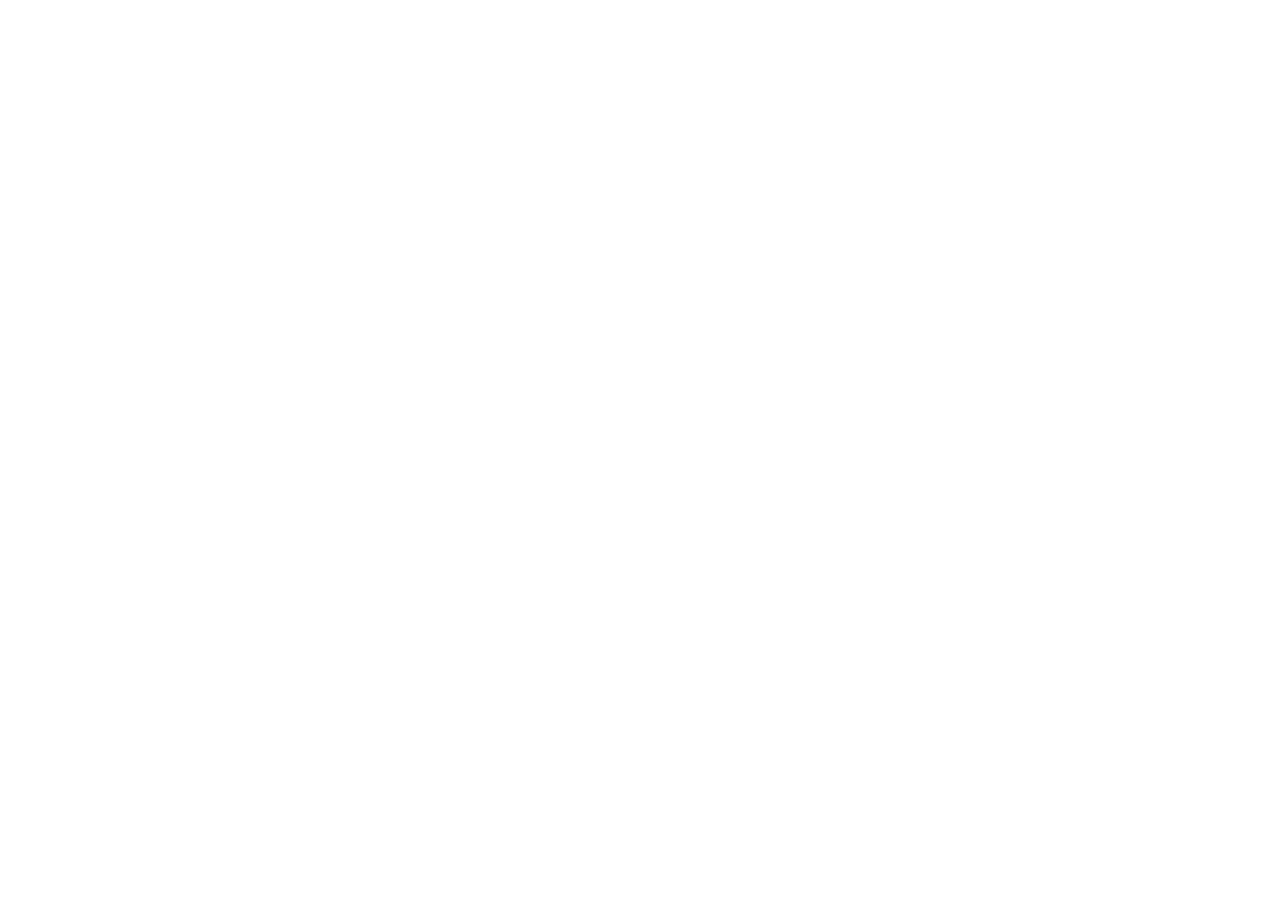
==== index.html @ 9e0f8f65 "Added forlder Assets with all images on this project. Added index.html to start developing code" ====
<!DOCTYPE html>
<html lang="en">
<head>
    <meta charset="UTF-8">
    <meta http-equiv="X-UA-Compatible" content="IE=edge">
    <meta name="viewport" content="width=device-width, initial-scale=1.0">
    <title>Document</title>
</head>
<body>
    
</body>
</html>
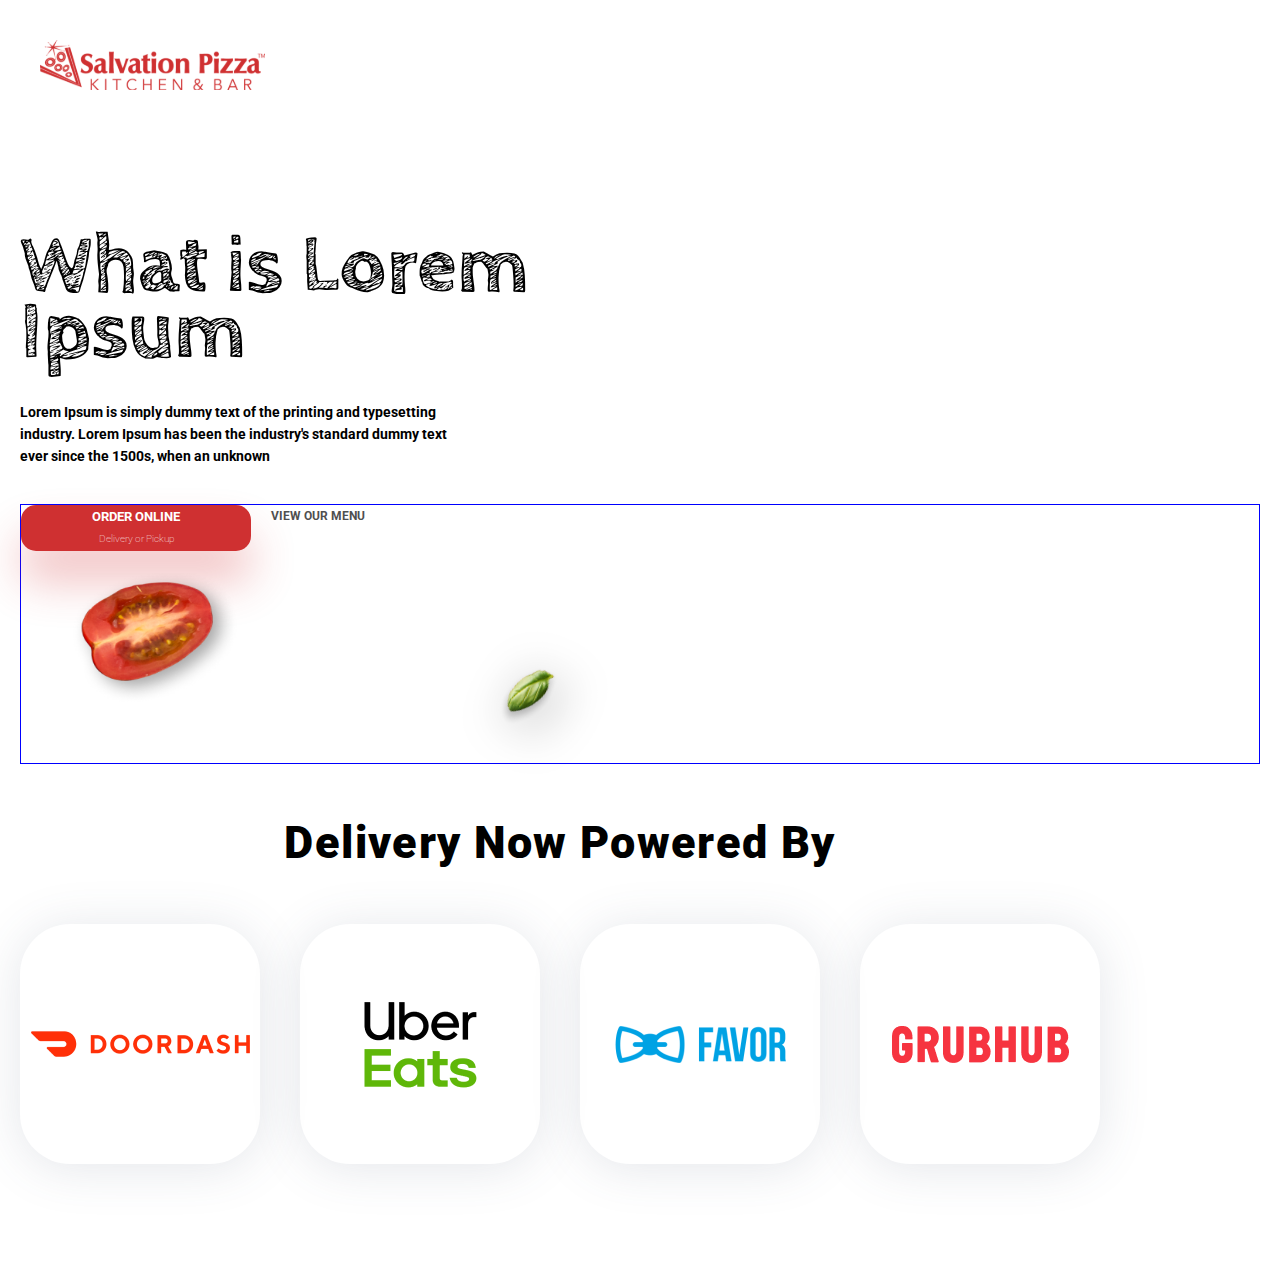
==== commit b9f790d8: "Added file normalize.css. Added elements and styles to index.html" ====
--- a/index.html
+++ b/index.html
@@ -4,9 +4,199 @@
     <meta charset="UTF-8">
     <meta http-equiv="X-UA-Compatible" content="IE=edge">
     <meta name="viewport" content="width=device-width, initial-scale=1.0">
-    <title>Document</title>
+    <title>Salvation Pizza</title>
+    <link rel="stylesheet" href="Assets/normalize.css">
+    <link rel="preconnect" href="https://fonts.googleapis.com">
+    <link rel="preconnect" href="https://fonts.gstatic.com" crossorigin>
+    <link href="https://fonts.googleapis.com/css2?family=Cabin+Sketch:wght@700&family=Inter&display=swap" rel="stylesheet">
+    <link rel="preconnect" href="https://fonts.googleapis.com">
+    <link rel="preconnect" href="https://fonts.gstatic.com" crossorigin>
+    <link href="https://fonts.googleapis.com/css2?family=Cabin+Sketch:wght@700&family=Inter&family=Roboto&display=swap" rel="stylesheet">
+    <style>
+        .logo {
+            display: block;
+            padding: 40px;
+        }
+        
+        .intro {
+            display: grid;
+            grid-template-rows: 250px 100px 300px;
+        }
+
+        .whatisloremipsum {
+            display: flex;
+            align-items: flex-end;
+            justify-content: flex-start;
+            padding: 20px;
+            width: 560px;
+            font-family: 'Cabin Sketch', sans-serif;
+            font-style: normal;
+            font-weight: 700;
+            font-size: 81px;
+            line-height: 80.5%;
+        }
+
+        .loremipsumissimply {
+            display: flex;
+            justify-content: flex-start;
+            align-items: center;
+            width: 440px;
+            padding: 20px;
+            font-family: 'Roboto', sans-serif;
+            font-style: normal;
+            font-weight: 700;
+            font-size: 14px;
+            line-height: 22px;
+        }
+        
+        .buttons {
+            border: 1px solid blue;
+            display: grid;
+            grid-template-columns: 250px 250px;
+            margin: 20px;
+            
+        }
+
+        .button {
+            display: flex;
+            flex-direction: column;
+            justify-content: center;
+            align-items: center;
+            width: 230px;
+            background: #CF3031;
+            border: #CF3031;
+            box-shadow: 0px 30px 45px rgba(207, 48, 49, 0.3);
+            border-radius: 15px;  
+        }
+
+        .orderonline {
+            font-family: 'Roboto', sans-serif;
+            font-style: normal;
+            font-weight: 700;
+            font-size: 13px;
+            line-height: 22px;
+            color: #FFFFFF;
+        }
+
+        .deliveryorpickup {
+            font-family: 'Roboto', sans-serif;
+            font-style: normal;
+            font-weight: 100;
+            font-size: 10px;
+            line-height: 22px;
+            color: #FFFFFF;
+        }
+
+        .link {
+            
+        }
+
+        .viewourmenu {
+            display: block;
+            font-family: 'Roboto', sans-serif;
+            font-style: normal;
+            font-weight: 700;
+            font-size: 12px;
+            line-height: 22px;
+            color: #4F4F4F;    
+            text-decoration: none; 
+            
+        }
+
+        .tomato {
+            position: absolute;
+            width: 170px;
+            height: 135px;
+            left: 70px;
+            top: 570px;
+        }
+
+        .leaf {
+            position: absolute;
+            width: 56.68px;
+            height: 91.41px;
+            left: 500px;
+            top: 650px;
+            filter: drop-shadow(10px 8px 25px rgba(0, 0, 0, 0.35));
+            transform: rotate(22.95deg);
+        }
+
+        .delivery_companies {
+            display: grid;
+            height: 500px;
+            grid-template-columns: repeat(4, 280px);
+            grid-template-rows: 120px 280px;
+            
+        }
+
+        .deliverypowered {
+            grid-area: 1/1/2/5;
+            display: flex;
+            justify-content: center;
+            font-family: 'Roboto', sans-serif;
+            font-style: normal;
+            font-weight: 900;
+            font-size: 45px;
+            line-height: 56px;
+            text-align: center;
+            letter-spacing: 0.03em;
+        }
+
+        .deliverylogos {
+            display: flex;
+            margin: 20px;
+            box-shadow: 0px 4px 50px rgba(71, 85, 114, 0.15);
+            border-radius: 50px;
+            justify-content: center;
+            align-items: center;
+        }
+
+    </style>
 </head>
-<body>
-    
+<body class="container">
+    <header>
+        <div class="logo">
+            <svg width="225" height="50" viewBox="0 0 225 50" fill="none" xmlns="http://www.w3.org/2000/svg" xmlns:xlink="http://www.w3.org/1999/xlink">
+            <mask id="mask0_69_545" style="mask-type:alpha" maskUnits="userSpaceOnUse" x="0" y="0" width="225" height="50">
+            <rect width="225" height="50" fill="url(#pattern0)"/>
+            </mask>
+            <g mask="url(#mask0_69_545)">
+            <rect width="225" height="50" fill="#CF3031"/>
+            </g>
+            <defs>
+            <pattern id="pattern0" patternContentUnits="objectBoundingBox" width="1" height="1">
+            <use xlink:href="#image0_69_545" transform="translate(0 -0.00955266) scale(0.000931966 0.00419385)"/>
+            </pattern>
+            <image id="image0_69_545" width="1073" height="243" xlink:href="[data-uri]"/>
+            </defs>
+            </svg>
+        </div>
+    </header>
+    <main>
+        <article class="intro">
+            <div class="whatisloremipsum">What is Lorem Ipsum</div>
+            <div class="loremipsumissimply">Lorem Ipsum is simply dummy text of the printing and typesetting industry. Lorem Ipsum has been the industry's standard dummy text ever since the 1500s, when an unknown</div>
+            <div class="buttons">
+                <div class="button1">
+                    <button class="button" type="button">
+                        <div class="orderonline">ORDER ONLINE</div>
+                        <div class="deliveryorpickup">Delivery or Pickup</div>
+                    </button>
+                </div>
+                <div class="link">
+                    <a class="viewourmenu" href="view">VIEW OUR MENU</a>
+                </div>
+            </div>
+        </article>
+        <section><img class="tomato" src="Assets/Images/tomato.png" alt="tomato"></section>
+        <section><img class="leaf" src="Assets/Images/leaf.png"></section>
+        <article class="delivery_companies">
+            <h1 class="deliverypowered">Delivery Now Powered By</h1>
+            <section class="deliverylogos"><img src="Assets/Images/doordashlogo.png"></section>
+            <section class="deliverylogos"><img src="Assets/Images/ubereatslogo.png"></section>
+            <section class="deliverylogos"><img src="Assets/Images/favorlogo.png"></section>
+            <section class="deliverylogos"><img src="Assets/Images/grubhublogo.png"></section>
+        </article>
+    </main>
 </body>
 </html>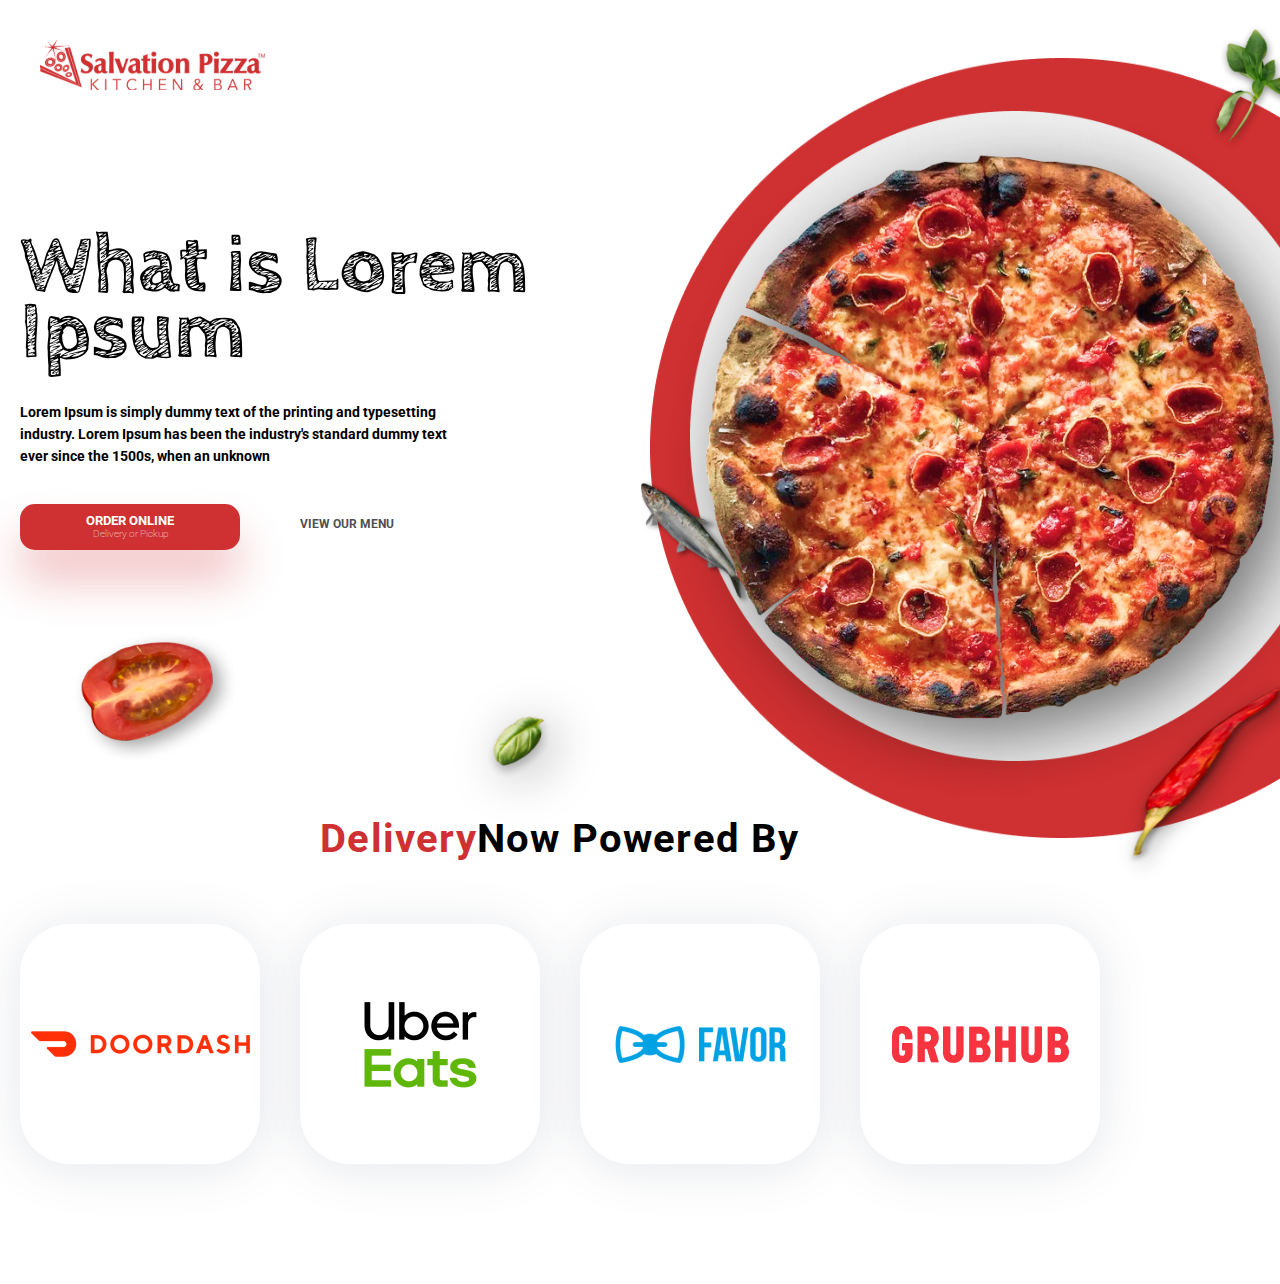
==== commit c25a1a7a: "Added more images in Assets/Images file. Added more images to index.html" ====
--- a/index.html
+++ b/index.html
@@ -50,31 +50,27 @@
         }
         
         .buttons {
-            border: 1px solid blue;
             display: grid;
-            grid-template-columns: 250px 250px;
+            grid-template-columns: 280px 280px;
             margin: 20px;
             
         }
 
         .button {
-            display: flex;
-            flex-direction: column;
-            justify-content: center;
-            align-items: center;
-            width: 230px;
+            width: 220px;
+            height: 46px;
             background: #CF3031;
             border: #CF3031;
             box-shadow: 0px 30px 45px rgba(207, 48, 49, 0.3);
-            border-radius: 15px;  
-        }
-
+            border-radius: 15px; 
+        }
+        
         .orderonline {
             font-family: 'Roboto', sans-serif;
             font-style: normal;
             font-weight: 700;
             font-size: 13px;
-            line-height: 22px;
+            line-height: 13px;
             color: #FFFFFF;
         }
 
@@ -83,16 +79,14 @@
             font-style: normal;
             font-weight: 100;
             font-size: 10px;
-            line-height: 22px;
+            line-height: 13px;
             color: #FFFFFF;
         }
 
-        .link {
-            
-        }
-
         .viewourmenu {
-            display: block;
+            display: flex;
+            height: 40px;
+            align-items: center;
             font-family: 'Roboto', sans-serif;
             font-style: normal;
             font-weight: 700;
@@ -108,17 +102,70 @@
             width: 170px;
             height: 135px;
             left: 70px;
-            top: 570px;
+            top: 630px;
         }
 
         .leaf {
             position: absolute;
-            width: 56.68px;
+            width: 60;
             height: 91.41px;
-            left: 500px;
-            top: 650px;
+            left: 480px;
+            top: 700px;
             filter: drop-shadow(10px 8px 25px rgba(0, 0, 0, 0.35));
-            transform: rotate(22.95deg);
+            transform: rotate(5deg);
+        }
+
+        .redcircle {
+            position: absolute;
+            width: 750px;
+            height: 780px;
+            left: 650px;
+            top: 58px;
+            z-index: -2;
+        }
+
+        .whitecircle {
+            position: absolute;
+            width: 650px;
+            height: 650px;
+            left: 690px;
+            top: 111px;
+            z-index: -1;
+        }
+
+        .pizza {
+            position: absolute;
+            width: 660px;
+            height: 730px;
+            left: 650px;
+            top: 90px; 
+        }
+
+        .plant {
+            position: absolute;
+            width: 160px;
+            height: 160px;
+            left: 1180px;
+            top: 16px;
+        }
+
+        .fish {
+            position: absolute;
+            width: 230px;
+            height: 230px;
+            left: 580px;
+            top: 426px;
+            z-index: -1;
+        }
+        
+        .chilli {
+            position: absolute;
+            width: 250px;
+            height: 130px;
+            left: 1080px;
+            top: 710px;
+            filter: drop-shadow(1px 6px 10px rgba(0, 0, 0, 0.41));
+            transform: rotate(-30deg);
         }
 
         .delivery_companies {
@@ -135,8 +182,8 @@
             justify-content: center;
             font-family: 'Roboto', sans-serif;
             font-style: normal;
-            font-weight: 900;
-            font-size: 45px;
+            font-weight: 1200;
+            font-size: 40px;
             line-height: 56px;
             text-align: center;
             letter-spacing: 0.03em;
@@ -151,9 +198,21 @@
             align-items: center;
         }
 
+        .delivery {
+            color: #CF3031;
+        }
+
     </style>
 </head>
 <body class="container">
+    <section><img class="whitecircle" src="Assets/Images/white_circle.png" alt="white_circle"></section>
+    <section><img class="redcircle" src="Assets/Images/red_circle.png" alt="red circle"></section>
+    <section><img class="pizza" src="Assets/Images/pizza.png" alt="pizza"></section>
+    <section><img class="tomato" src="Assets/Images/tomato.png" alt="tomato"></section>
+    <section><img class="leaf" src="Assets/Images/leaf.png"></section>
+    <section><img class="fish" src="Assets/Images/fish.png" alt="fish"></section>
+    <section><img class="chilli" src="Assets/Images/chilli.png" alt="chilli"></section>
+    <section><img class="plant" src="Assets/Images/plant.png" alt="plant"></section>
     <header>
         <div class="logo">
             <svg width="225" height="50" viewBox="0 0 225 50" fill="none" xmlns="http://www.w3.org/2000/svg" xmlns:xlink="http://www.w3.org/1999/xlink">
@@ -188,10 +247,9 @@
                 </div>
             </div>
         </article>
-        <section><img class="tomato" src="Assets/Images/tomato.png" alt="tomato"></section>
-        <section><img class="leaf" src="Assets/Images/leaf.png"></section>
+        
         <article class="delivery_companies">
-            <h1 class="deliverypowered">Delivery Now Powered By</h1>
+            <h1 class="deliverypowered"><span class="delivery">Delivery</span>Now Powered By</h1>
             <section class="deliverylogos"><img src="Assets/Images/doordashlogo.png"></section>
             <section class="deliverylogos"><img src="Assets/Images/ubereatslogo.png"></section>
             <section class="deliverylogos"><img src="Assets/Images/favorlogo.png"></section>
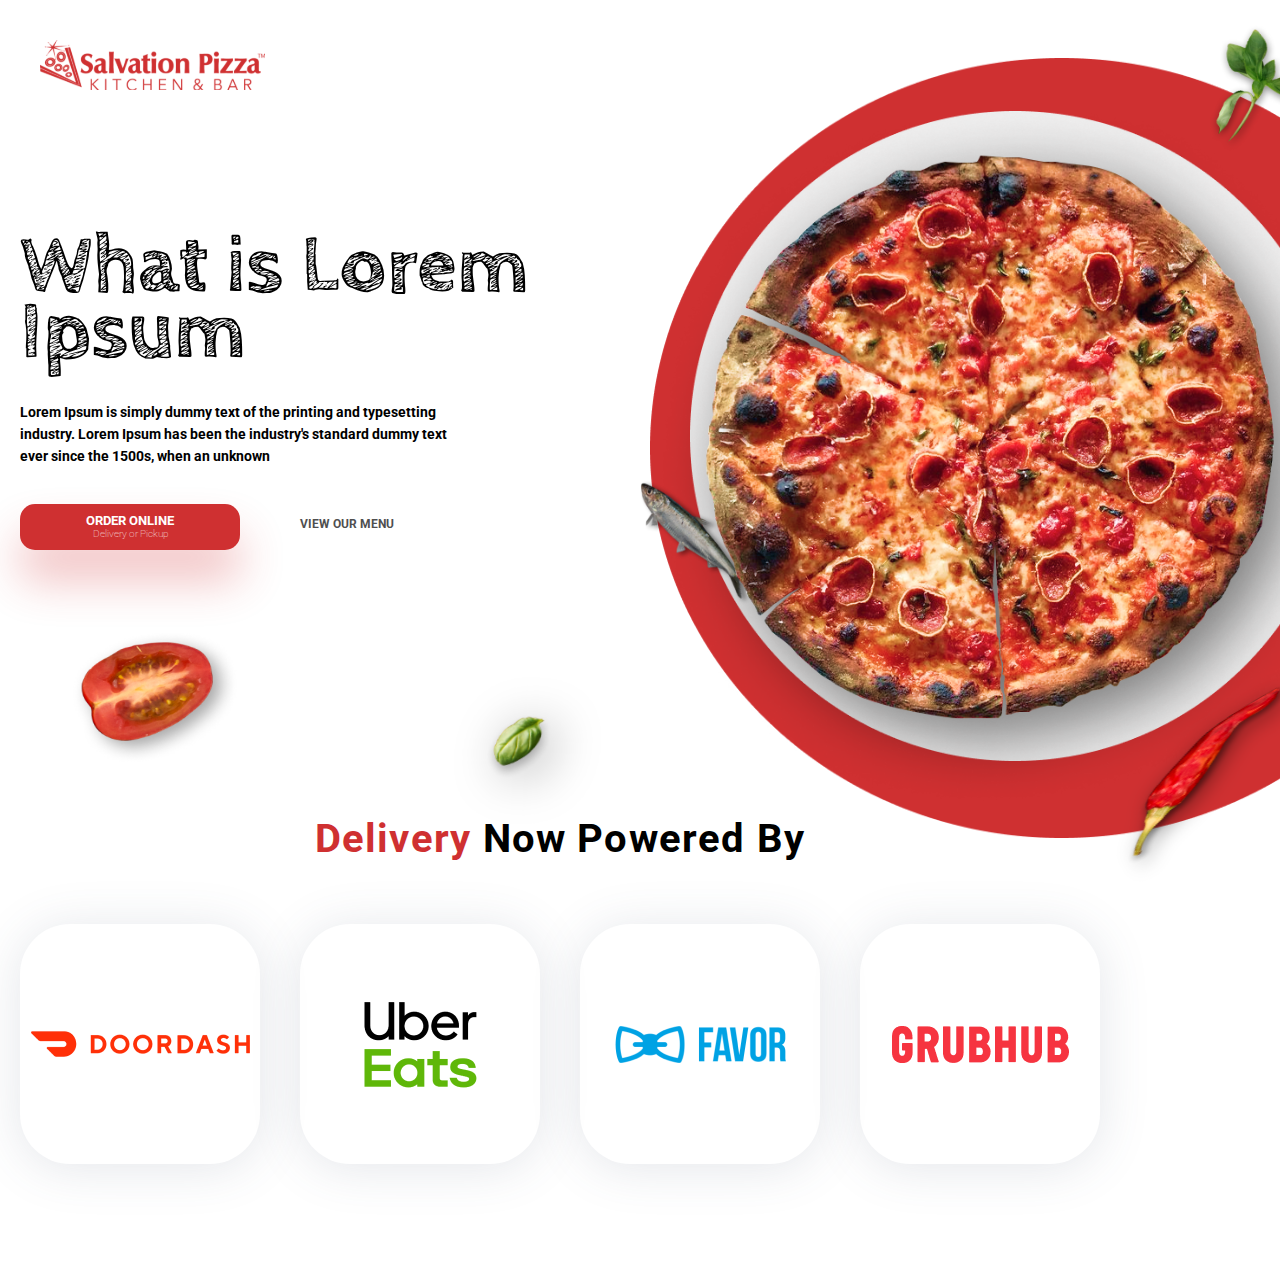
==== commit e9d0d182: "Finalised both files style.css and index.html" ====
--- a/index.html
+++ b/index.html
@@ -5,6 +5,7 @@
     <meta http-equiv="X-UA-Compatible" content="IE=edge">
     <meta name="viewport" content="width=device-width, initial-scale=1.0">
     <title>Salvation Pizza</title>
+    <link rel="stylesheet" href="Assets/Style.css">
     <link rel="stylesheet" href="Assets/normalize.css">
     <link rel="preconnect" href="https://fonts.googleapis.com">
     <link rel="preconnect" href="https://fonts.gstatic.com" crossorigin>
@@ -12,197 +13,6 @@
     <link rel="preconnect" href="https://fonts.googleapis.com">
     <link rel="preconnect" href="https://fonts.gstatic.com" crossorigin>
     <link href="https://fonts.googleapis.com/css2?family=Cabin+Sketch:wght@700&family=Inter&family=Roboto&display=swap" rel="stylesheet">
-    <style>
-        .logo {
-            display: block;
-            padding: 40px;
-        }
-        
-        .intro {
-            display: grid;
-            grid-template-rows: 250px 100px 300px;
-        }
-
-        .whatisloremipsum {
-            display: flex;
-            align-items: flex-end;
-            justify-content: flex-start;
-            padding: 20px;
-            width: 560px;
-            font-family: 'Cabin Sketch', sans-serif;
-            font-style: normal;
-            font-weight: 700;
-            font-size: 81px;
-            line-height: 80.5%;
-        }
-
-        .loremipsumissimply {
-            display: flex;
-            justify-content: flex-start;
-            align-items: center;
-            width: 440px;
-            padding: 20px;
-            font-family: 'Roboto', sans-serif;
-            font-style: normal;
-            font-weight: 700;
-            font-size: 14px;
-            line-height: 22px;
-        }
-        
-        .buttons {
-            display: grid;
-            grid-template-columns: 280px 280px;
-            margin: 20px;
-            
-        }
-
-        .button {
-            width: 220px;
-            height: 46px;
-            background: #CF3031;
-            border: #CF3031;
-            box-shadow: 0px 30px 45px rgba(207, 48, 49, 0.3);
-            border-radius: 15px; 
-        }
-        
-        .orderonline {
-            font-family: 'Roboto', sans-serif;
-            font-style: normal;
-            font-weight: 700;
-            font-size: 13px;
-            line-height: 13px;
-            color: #FFFFFF;
-        }
-
-        .deliveryorpickup {
-            font-family: 'Roboto', sans-serif;
-            font-style: normal;
-            font-weight: 100;
-            font-size: 10px;
-            line-height: 13px;
-            color: #FFFFFF;
-        }
-
-        .viewourmenu {
-            display: flex;
-            height: 40px;
-            align-items: center;
-            font-family: 'Roboto', sans-serif;
-            font-style: normal;
-            font-weight: 700;
-            font-size: 12px;
-            line-height: 22px;
-            color: #4F4F4F;    
-            text-decoration: none; 
-            
-        }
-
-        .tomato {
-            position: absolute;
-            width: 170px;
-            height: 135px;
-            left: 70px;
-            top: 630px;
-        }
-
-        .leaf {
-            position: absolute;
-            width: 60;
-            height: 91.41px;
-            left: 480px;
-            top: 700px;
-            filter: drop-shadow(10px 8px 25px rgba(0, 0, 0, 0.35));
-            transform: rotate(5deg);
-        }
-
-        .redcircle {
-            position: absolute;
-            width: 750px;
-            height: 780px;
-            left: 650px;
-            top: 58px;
-            z-index: -2;
-        }
-
-        .whitecircle {
-            position: absolute;
-            width: 650px;
-            height: 650px;
-            left: 690px;
-            top: 111px;
-            z-index: -1;
-        }
-
-        .pizza {
-            position: absolute;
-            width: 660px;
-            height: 730px;
-            left: 650px;
-            top: 90px; 
-        }
-
-        .plant {
-            position: absolute;
-            width: 160px;
-            height: 160px;
-            left: 1180px;
-            top: 16px;
-        }
-
-        .fish {
-            position: absolute;
-            width: 230px;
-            height: 230px;
-            left: 580px;
-            top: 426px;
-            z-index: -1;
-        }
-        
-        .chilli {
-            position: absolute;
-            width: 250px;
-            height: 130px;
-            left: 1080px;
-            top: 710px;
-            filter: drop-shadow(1px 6px 10px rgba(0, 0, 0, 0.41));
-            transform: rotate(-30deg);
-        }
-
-        .delivery_companies {
-            display: grid;
-            height: 500px;
-            grid-template-columns: repeat(4, 280px);
-            grid-template-rows: 120px 280px;
-            
-        }
-
-        .deliverypowered {
-            grid-area: 1/1/2/5;
-            display: flex;
-            justify-content: center;
-            font-family: 'Roboto', sans-serif;
-            font-style: normal;
-            font-weight: 1200;
-            font-size: 40px;
-            line-height: 56px;
-            text-align: center;
-            letter-spacing: 0.03em;
-        }
-
-        .deliverylogos {
-            display: flex;
-            margin: 20px;
-            box-shadow: 0px 4px 50px rgba(71, 85, 114, 0.15);
-            border-radius: 50px;
-            justify-content: center;
-            align-items: center;
-        }
-
-        .delivery {
-            color: #CF3031;
-        }
-
-    </style>
 </head>
 <body class="container">
     <section><img class="whitecircle" src="Assets/Images/white_circle.png" alt="white_circle"></section>
@@ -249,7 +59,7 @@
         </article>
         
         <article class="delivery_companies">
-            <h1 class="deliverypowered"><span class="delivery">Delivery</span>Now Powered By</h1>
+            <h1 class="deliverypowered"><span class="delivery">Delivery</span>&nbsp;<span>Now Powered By</span></h1>
             <section class="deliverylogos"><img src="Assets/Images/doordashlogo.png"></section>
             <section class="deliverylogos"><img src="Assets/Images/ubereatslogo.png"></section>
             <section class="deliverylogos"><img src="Assets/Images/favorlogo.png"></section>
--- a/Assets/Style.css
+++ b/Assets/Style.css
@@ -0,0 +1,189 @@
+.logo {
+    display: block;
+    padding: 40px;
+}
+
+.intro {
+    display: grid;
+    grid-template-rows: 250px 100px 300px;
+}
+
+.whatisloremipsum {
+    display: flex;
+    align-items: flex-end;
+    justify-content: flex-start;
+    padding: 20px;
+    width: 560px;
+    font-family: 'Cabin Sketch', sans-serif;
+    font-style: normal;
+    font-weight: 700;
+    font-size: 81px;
+    line-height: 80.5%;
+}
+
+.loremipsumissimply {
+    display: flex;
+    justify-content: flex-start;
+    align-items: center;
+    width: 440px;
+    padding: 20px;
+    font-family: 'Roboto', sans-serif;
+    font-style: normal;
+    font-weight: 700;
+    font-size: 14px;
+    line-height: 22px;
+}
+
+.buttons {
+    display: grid;
+    grid-template-columns: 280px 280px;
+    margin: 20px;
+    
+}
+
+.button {
+    width: 220px;
+    height: 46px;
+    background: #CF3031;
+    border: #CF3031;
+    box-shadow: 0px 30px 45px rgba(207, 48, 49, 0.3);
+    border-radius: 15px; 
+}
+
+.orderonline {
+    font-family: 'Roboto', sans-serif;
+    font-style: normal;
+    font-weight: 700;
+    font-size: 13px;
+    line-height: 13px;
+    color: #FFFFFF;
+}
+
+.deliveryorpickup {
+    font-family: 'Roboto', sans-serif;
+    font-style: normal;
+    font-weight: 100;
+    font-size: 10px;
+    line-height: 13px;
+    color: #FFFFFF;
+}
+
+.viewourmenu {
+    display: flex;
+    height: 40px;
+    align-items: center;
+    font-family: 'Roboto', sans-serif;
+    font-style: normal;
+    font-weight: 700;
+    font-size: 12px;
+    line-height: 22px;
+    color: #4F4F4F;    
+    text-decoration: none; 
+    
+}
+
+.delivery_companies {
+    display: grid;
+    height: 500px;
+    grid-template-columns: repeat(4, 280px);
+    grid-template-rows: 120px 280px;
+    
+}
+
+.deliverypowered {
+    grid-area: 1/1/2/5;
+    display: flex;
+    justify-content: center;
+    font-family: 'Roboto', sans-serif;
+    font-style: normal;
+    font-weight: 1200;
+    font-size: 40px;
+    line-height: 56px;
+    text-align: center;
+    letter-spacing: 0.03em;
+}
+
+.deliverylogos {
+    display: flex;
+    margin: 20px;
+    box-shadow: 0px 4px 50px rgba(71, 85, 114, 0.15);
+    border-radius: 50px;
+    justify-content: center;
+    align-items: center;
+}
+
+.delivery {
+    color: #CF3031;
+}
+
+.tomato {
+    position: absolute;
+    width: 170px;
+    height: 135px;
+    left: 70px;
+    top: 630px;
+}
+
+.leaf {
+    position: absolute;
+    width: 60;
+    height: 91.41px;
+    left: 480px;
+    top: 700px;
+    filter: drop-shadow(10px 8px 25px rgba(0, 0, 0, 0.35));
+    transform: rotate(5deg);
+}
+
+.redcircle {
+    position: absolute;
+    width: 750px;
+    height: 780px;
+    left: 650px;
+    top: 58px;
+    z-index: -2;
+}
+
+.whitecircle {
+    position: absolute;
+    width: 650px;
+    height: 650px;
+    left: 690px;
+    top: 111px;
+    z-index: -1;
+}
+
+.pizza {
+    position: absolute;
+    width: 660px;
+    height: 730px;
+    left: 650px;
+    top: 90px; 
+}
+
+.plant {
+    position: absolute;
+    width: 160px;
+    height: 160px;
+    left: 1180px;
+    top: 16px;
+}
+
+.fish {
+    position: absolute;
+    width: 230px;
+    height: 230px;
+    left: 580px;
+    top: 426px;
+    z-index: -1;
+}
+
+.chilli {
+    position: absolute;
+    width: 250px;
+    height: 130px;
+    left: 1080px;
+    top: 710px;
+    filter: drop-shadow(1px 6px 10px rgba(0, 0, 0, 0.41));
+    transform: rotate(-30deg);
+}
+
